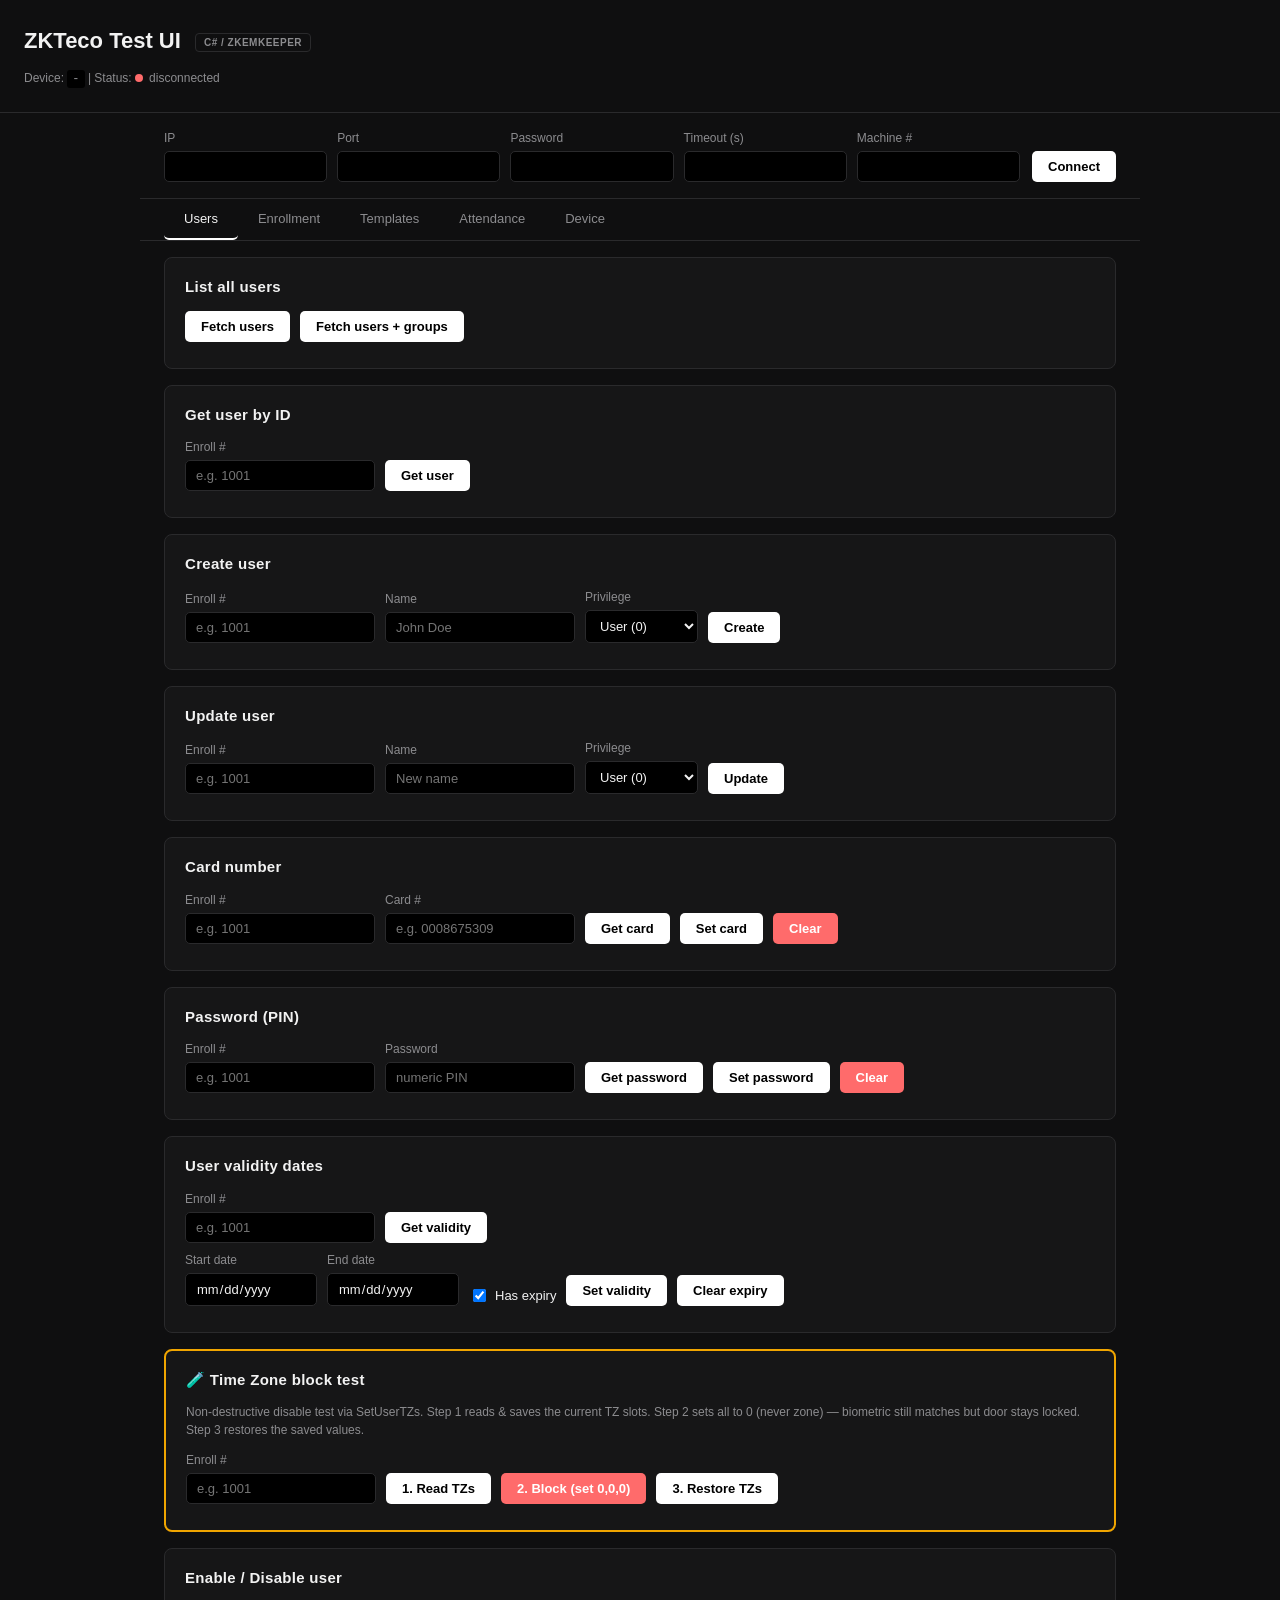
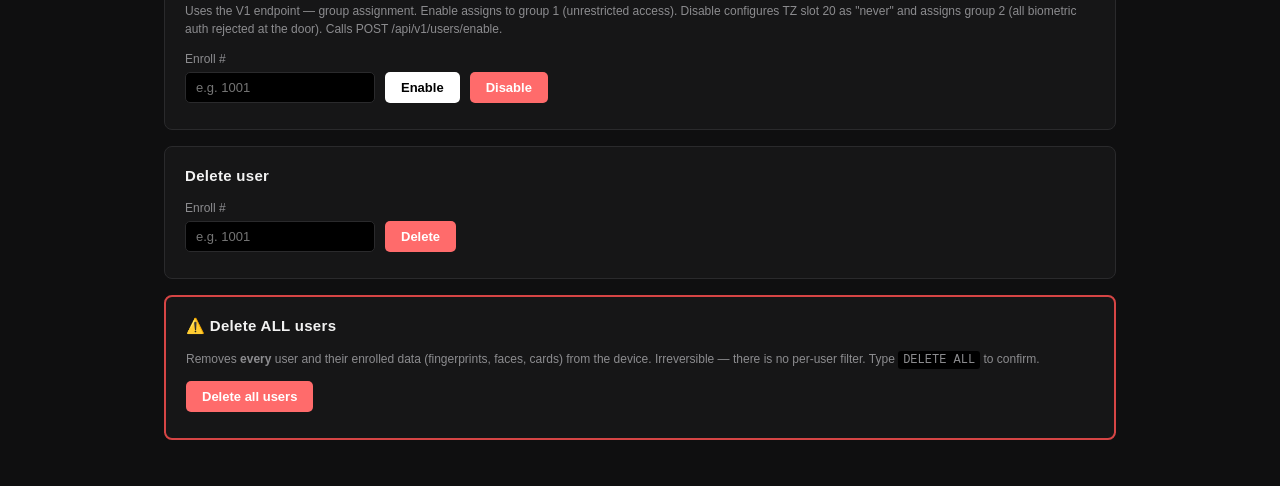
==== app/wwwroot/index.html @ d1591a59 "Add user management features: list users with groups and delete all users functionality" ====
<!doctype html>
<html lang="en">
<head>
  <meta charset="utf-8" />
  <meta name="viewport" content="width=device-width, initial-scale=1" />
  <title>ZKTeco Test UI (C#)</title>
  <link rel="stylesheet" href="app.css" />
</head>
<body>
  <header>
    <h1>ZKTeco Test UI <span class="badge">C# / zkemkeeper</span></h1>
    <p class="muted">Device: <code id="device-addr">-</code> | Status: <span id="conn-status" class="status-dot offline">disconnected</span> <span id="conn-msg" class="muted"></span></p>
  </header>

  <!-- Connection bar -->
  <section class="conn-bar">
    <div class="grid">
      <label>IP <input id="cfg-ip" /></label>
      <label>Port <input id="cfg-port" type="number" /></label>
      <label>Password <input id="cfg-password" type="number" /></label>
      <label>Timeout (s) <input id="cfg-timeout" type="number" /></label>
      <label>Machine # <input id="cfg-machine" type="number" /></label>
    </div>
    <button id="btn-connect" data-action="connect">Connect</button>
    <button id="btn-disconnect" class="btn-danger" data-action="disconnect" hidden>Disconnect</button>
  </section>

  <!-- Tab navigation -->
  <nav class="tabs">
    <button class="tab active" data-tab="users">Users</button>
    <button class="tab" data-tab="enrollment">Enrollment</button>
    <button class="tab" data-tab="templates">Templates</button>
    <button class="tab" data-tab="attendance">Attendance</button>
    <button class="tab" data-tab="device">Device</button>
  </nav>

  <main>
    <!-- ==================== USERS TAB ==================== -->
    <div class="tab-pane active" id="tab-users">
      <section class="card">
        <h2>List all users</h2>
        <div class="inline">
          <button data-action="list-users">Fetch users</button>
          <button data-action="list-users-groups">Fetch users + groups</button>
        </div>
        <div class="output" id="out-list-users"></div>
      </section>

      <section class="card">
        <h2>Get user by ID</h2>
        <div class="inline">
          <label>Enroll # <input id="get-user-enroll" placeholder="e.g. 1001" /></label>
          <button data-action="get-user">Get user</button>
        </div>
        <div class="output" id="out-get-user"></div>
      </section>

      <section class="card">
        <h2>Create user</h2>
        <div class="inline">
          <label>Enroll # <input id="create-enroll" placeholder="e.g. 1001" /></label>
          <label>Name <input id="create-name" placeholder="John Doe" /></label>
          <label>Privilege <select id="create-privilege">
            <option value="0">User (0)</option>
            <option value="1">Enroller (1)</option>
            <option value="2">Manager (2)</option>
            <option value="3">Admin (3)</option>
          </select></label>
          <button data-action="create-user">Create</button>
        </div>
        <div class="output" id="out-create-user"></div>
      </section>

      <section class="card">
        <h2>Update user</h2>
        <div class="inline">
          <label>Enroll # <input id="update-enroll" placeholder="e.g. 1001" /></label>
          <label>Name <input id="update-name" placeholder="New name" /></label>
          <label>Privilege <select id="update-privilege">
            <option value="0">User (0)</option>
            <option value="1">Enroller (1)</option>
            <option value="2">Manager (2)</option>
            <option value="3">Admin (3)</option>
          </select></label>
          <button data-action="update-user">Update</button>
        </div>
        <div class="output" id="out-update-user"></div>
      </section>

      <section class="card">
        <h2>Card number</h2>
        <div class="inline">
          <label>Enroll # <input id="card-enroll" placeholder="e.g. 1001" /></label>
          <label>Card # <input id="card-number" placeholder="e.g. 0008675309" /></label>
          <button data-action="get-card">Get card</button>
          <button data-action="set-card">Set card</button>
          <button data-action="clear-card" class="btn-danger">Clear</button>
        </div>
        <div class="output" id="out-card"></div>
      </section>

      <section class="card">
        <h2>Password (PIN)</h2>
        <div class="inline">
          <label>Enroll # <input id="password-enroll" placeholder="e.g. 1001" /></label>
          <label>Password <input id="password-value" placeholder="numeric PIN" /></label>
          <button data-action="get-password">Get password</button>
          <button data-action="set-password">Set password</button>
          <button data-action="clear-password" class="btn-danger">Clear</button>
        </div>
        <div class="output" id="out-password"></div>
      </section>

      <section class="card">
        <h2>User validity dates</h2>
        <div class="inline">
          <label>Enroll # <input id="validity-enroll" placeholder="e.g. 1001" /></label>
          <button data-action="get-validity">Get validity</button>
        </div>
        <div class="inline">
          <label>Start date <input id="validity-start" type="date" /></label>
          <label>End date <input id="validity-end" type="date" /></label>
          <label class="checkbox"><input id="validity-expires" type="checkbox" checked /> Has expiry</label>
          <button data-action="set-validity">Set validity</button>
          <button data-action="clear-validity">Clear expiry</button>
        </div>
        <div class="output" id="out-validity"></div>
      </section>

      <section class="card" style="border:2px solid #f0a500">
        <h2>🧪 Time Zone block test</h2>
        <p class="muted">Non-destructive disable test via SetUserTZs. Step 1 reads &amp; saves the current TZ slots. Step 2 sets all to 0 (never zone) — biometric still matches but door stays locked. Step 3 restores the saved values.</p>
        <div class="inline">
          <label>Enroll # <input id="tz-test-enroll" placeholder="e.g. 1001" /></label>
          <button data-action="tz-read">1. Read TZs</button>
          <button data-action="tz-block" class="btn-danger">2. Block (set 0,0,0)</button>
          <button data-action="tz-restore">3. Restore TZs</button>
        </div>
        <div class="output" id="out-tz-test"></div>
      </section>

      <section class="card">
        <h2>Enable / Disable user</h2>
        <p class="muted">Uses the V1 endpoint — group assignment. Enable assigns to group 1 (unrestricted access). Disable configures TZ slot 20 as "never" and assigns group 2 (all biometric auth rejected at the door). Calls POST /api/v1/users/enable.</p>
        <div class="inline">
          <label>Enroll # <input id="toggle-enroll" placeholder="e.g. 1001" /></label>
          <button data-action="enable-user">Enable</button>
          <button data-action="disable-user" class="btn-danger">Disable</button>
        </div>
        <div class="output" id="out-toggle-user"></div>
      </section>

      <section class="card">
        <h2>Delete user</h2>
        <div class="inline">
          <label>Enroll # <input id="delete-enroll" placeholder="e.g. 1001" /></label>
          <button data-action="delete-user" class="btn-danger">Delete</button>
        </div>
        <div class="output" id="out-delete-user"></div>
      </section>

      <section class="card" style="border:2px solid #d64545">
        <h2>⚠️ Delete ALL users</h2>
        <p class="muted">Removes <strong>every</strong> user and their enrolled data (fingerprints, faces, cards) from the device. Irreversible — there is no per-user filter. Type <code>DELETE ALL</code> to confirm.</p>
        <div class="inline">
          <button data-action="delete-all-users" class="btn-danger">Delete all users</button>
        </div>
        <div class="output" id="out-delete-all-users"></div>
      </section>
    </div>

    <!-- ==================== ENROLLMENT TAB ==================== -->
    <div class="tab-pane" id="tab-enrollment">
      <section class="card">
        <h2>Enroll fingerprint</h2>
        <p class="muted">Starts fingerprint enrollment on the device. The user must place their finger on the sensor when prompted.</p>
        <div class="inline">
          <label>Enroll # <input id="enroll-fp-id" placeholder="e.g. 1001" /></label>
          <label>Finger index <select id="enroll-fp-finger">
            <option value="0">0 - Right thumb</option>
            <option value="1">1 - Right index</option>
            <option value="2">2 - Right middle</option>
            <option value="3">3 - Right ring</option>
            <option value="4">4 - Right little</option>
            <option value="5">5 - Left thumb</option>
            <option value="6">6 - Left index</option>
            <option value="7">7 - Left middle</option>
            <option value="8">8 - Left ring</option>
            <option value="9">9 - Left little</option>
          </select></label>
          <button data-action="enroll-finger">Start enrollment</button>
        </div>
        <div class="output" id="out-enroll-finger"></div>
      </section>

      <section class="card">
        <h2>Enroll face</h2>
        <p class="muted">Starts face enrollment on the device. The user must look at the camera when prompted.</p>
        <div class="inline">
          <label>Enroll # <input id="enroll-face-id" placeholder="e.g. 1001" /></label>
          <button data-action="enroll-face">Start enrollment</button>
        </div>
        <div class="output" id="out-enroll-face"></div>
      </section>
    </div>

    <!-- ==================== TEMPLATES TAB ==================== -->
    <div class="tab-pane" id="tab-templates">
      <section class="card">
        <h2>Get fingerprint template</h2>
        <div class="inline">
          <label>Enroll # <input id="tpl-fp-get-enroll" placeholder="e.g. 1001" /></label>
          <label>Finger index <select id="tpl-fp-get-finger">
            <option value="0">0</option><option value="1">1</option><option value="2">2</option>
            <option value="3">3</option><option value="4">4</option><option value="5">5</option>
            <option value="6">6</option><option value="7">7</option><option value="8">8</option>
            <option value="9">9</option>
          </select></label>
          <button data-action="get-finger-tpl">Get template</button>
        </div>
        <div class="output" id="out-get-finger-tpl"></div>
      </section>

      <section class="card">
        <h2>Get face template</h2>
        <div class="inline">
          <label>Enroll # <input id="tpl-face-get-enroll" placeholder="e.g. 1001" /></label>
          <label>Face index <input id="tpl-face-get-index" type="number" value="50" /></label>
          <button data-action="get-face-tpl">Get template</button>
        </div>
        <div class="output" id="out-get-face-tpl"></div>
      </section>

      <section class="card">
        <h2>Delete fingerprint template</h2>
        <div class="inline">
          <label>Enroll # <input id="tpl-fp-del-enroll" placeholder="e.g. 1001" /></label>
          <label>Finger index <select id="tpl-fp-del-finger">
            <option value="0">0</option><option value="1">1</option><option value="2">2</option>
            <option value="3">3</option><option value="4">4</option><option value="5">5</option>
            <option value="6">6</option><option value="7">7</option><option value="8">8</option>
            <option value="9">9</option>
          </select></label>
          <button data-action="delete-finger-tpl" class="btn-danger">Delete</button>
        </div>
        <div class="output" id="out-delete-finger-tpl"></div>
      </section>

      <section class="card">
        <h2>Delete face template</h2>
        <div class="inline">
          <label>Enroll # <input id="tpl-face-del-enroll" placeholder="e.g. 1001" /></label>
          <label>Face index <input id="tpl-face-del-index" type="number" value="50" /></label>
          <button data-action="delete-face-tpl" class="btn-danger">Delete</button>
        </div>
        <div class="output" id="out-delete-face-tpl"></div>
      </section>

      <section class="card">
        <h2>Upload fingerprint template</h2>
        <div class="inline">
          <label>Enroll # <input id="tpl-fp-up-enroll" placeholder="e.g. 1001" /></label>
          <label>Finger index <select id="tpl-fp-up-finger">
            <option value="0">0</option><option value="1">1</option><option value="2">2</option>
            <option value="3">3</option><option value="4">4</option><option value="5">5</option>
            <option value="6">6</option><option value="7">7</option><option value="8">8</option>
            <option value="9">9</option>
          </select></label>
        </div>
        <label>Template (base64) <textarea id="tpl-fp-up-data" rows="3" placeholder="Paste base64 template from Get fingerprint template"></textarea></label>
        <div class="inline" style="margin-top:8px">
          <button data-action="upload-finger-tpl">Upload</button>
        </div>
        <div class="output" id="out-upload-finger-tpl"></div>
      </section>

      <section class="card">
        <h2>Upload face template</h2>
        <div class="inline">
          <label>Enroll # <input id="tpl-face-up-enroll" placeholder="e.g. 1001" /></label>
          <label>Face index <input id="tpl-face-up-index" type="number" value="50" /></label>
          <label>Bytes (from GET) <input id="tpl-face-up-bytes" type="number" placeholder="optional — paste 'bytes' value from Get face template" /></label>
        </div>
        <label>Template (base64) <textarea id="tpl-face-up-data" rows="3" placeholder="Paste base64 template from Get face template"></textarea></label>
        <div class="inline" style="margin-top:8px">
          <button data-action="upload-face-tpl">Upload</button>
        </div>
        <div class="output" id="out-upload-face-tpl"></div>
      </section>

    </div>

    <!-- ==================== ATTENDANCE TAB ==================== -->
    <div class="tab-pane" id="tab-attendance">
      <section class="card">
        <h2>All attendance logs</h2>
        <button data-action="att-all">Fetch all logs</button>
        <div class="output" id="out-att-all"></div>
      </section>

      <section class="card" style="border:2px solid #f0a500">
        <h2>Drain attendance logs (fetch + delete in background)</h2>
        <p class="muted">Reads every log on the device, returns them, then queues a background delete bounded by the latest timestamp returned — scans arriving after this call are not wiped.</p>
        <button data-action="att-drain" class="btn-danger">Fetch &amp; clear all logs</button>
        <div class="output" id="out-att-drain"></div>
      </section>

      <section class="card">
        <h2>New attendance logs</h2>
        <p class="muted">Only logs since the last read.</p>
        <button data-action="att-new">Fetch new logs</button>
        <div class="output" id="out-att-new"></div>
      </section>

      <section class="card">
        <h2>Today's attendance logs</h2>
        <p class="muted">All logs from 00:00:00 to 23:59:59 of the current day (server time).</p>
        <button data-action="att-today">Fetch today's logs</button>
        <div class="output" id="out-att-today"></div>
      </section>

      <section class="card">
        <h2>Logs by date range</h2>
        <div class="inline">
          <label>Start <input id="att-range-start" type="datetime-local" /></label>
          <label>End <input id="att-range-end" type="datetime-local" /></label>
          <button data-action="att-range">Fetch</button>
        </div>
        <div class="output" id="out-att-range"></div>
      </section>

      <section class="card">
        <h2>Admin / operation logs</h2>
        <button data-action="att-admin">Fetch admin logs</button>
        <div class="output" id="out-att-admin"></div>
      </section>

      <section class="card">
        <h2>Delete logs by date range</h2>
        <div class="inline">
          <label>Start <input id="att-del-start" type="datetime-local" /></label>
          <label>End <input id="att-del-end" type="datetime-local" /></label>
          <button data-action="att-delete-range" class="btn-danger">Delete range</button>
        </div>
        <div class="output" id="out-att-delete-range"></div>
      </section>

      <section class="card">
        <h2>Delete logs before date</h2>
        <div class="inline">
          <label>Before <input id="att-del-before" type="datetime-local" /></label>
          <button data-action="att-delete-before" class="btn-danger">Delete</button>
        </div>
        <div class="output" id="out-att-delete-before"></div>
      </section>

      <section class="card">
        <h2>Clear all logs</h2>
        <div class="inline">
          <button data-action="att-clear" class="btn-danger">Clear attendance logs</button>
          <button data-action="att-clear-admin" class="btn-danger">Clear admin logs</button>
        </div>
        <div class="output" id="out-att-clear"></div>
      </section>
    </div>

    <!-- ==================== DEVICE TAB ==================== -->
    <div class="tab-pane" id="tab-device">
      <section class="card">
        <h2>Device info</h2>
        <button data-action="device-info">Get info</button>
        <div class="output" id="out-device-info"></div>
      </section>

      <section class="card">
        <h2>Device time</h2>
        <div class="inline">
          <button data-action="device-time">Get time</button>
          <button data-action="device-time-sync">Sync to host clock</button>
        </div>
        <div class="output" id="out-device-time"></div>
      </section>

      <section class="card">
        <h2>Voice test</h2>
        <div class="inline">
          <label>Voice index <input id="voice-index" type="number" value="0" min="0" /></label>
          <button data-action="voice-test">Play</button>
        </div>
        <div class="output" id="out-voice-test"></div>
      </section>

      <section class="card">
        <h2>Restart device</h2>
        <button data-action="device-restart" class="btn-danger">Restart</button>
        <div class="output" id="out-device-restart"></div>
      </section>

      <section class="card">
        <h2>Door control</h2>
        <div class="inline">
          <button data-action="door-lock" class="btn-danger">Lock</button>
          <label>Unlock duration (s) <input id="door-seconds" type="number" value="5" min="1" /></label>
          <button data-action="door-unlock">Unlock</button>
        </div>
        <div class="output" id="out-door"></div>
      </section>

      <section class="card">
        <h2>🧪 TZ Info (slot configuration)</h2>
        <p class="muted">Read/write raw TZ strings for slot indices 0–50. TZ 1 = all-day (<code>00002359</code> × 7). A "never" zone is <code>00000000</code> × 7 = 56 zeros — click the button to pre-fill. Write the never zone to slot 20, then point a user at it via the TZs test above.</p>
        <div class="inline">
          <label>TZ index <input id="tz-info-index" type="number" value="1" min="0" max="50" style="width:80px" /></label>
          <button data-action="tz-info-get">Get TZ data</button>
        </div>
        <div class="output" id="out-tz-info-get"></div>
        <div class="inline">
          <label>TZ index <input id="tz-info-set-index" type="number" value="20" min="0" max="50" style="width:80px" /></label>
          <label>TZ data <input id="tz-info-set-data" placeholder="paste raw TZ string" style="width:340px" /></label>
          <button data-action="tz-fill-never">Fill &quot;never&quot;</button>
          <button data-action="tz-info-set">Set TZ data</button>
        </div>
        <div class="output" id="out-tz-info-set"></div>
      </section>

      <section class="card">
        <h2>🧪 Update User Group</h2>
        <p class="muted">Read/write the access group a member belongs to (legacy integer API — <code>GetUserGroup</code> / <code>SetUserGroup</code>). <strong>Groups are 1-based on this device</strong> — group 0 returns -4993 (same as TZ slot 0). Use group 1 as the default/unblocked group. Configure group 2 with a "never" TZ, then flip between group 1 (open) and group 2 (blocked) to non-destructively gate access.</p>
        <div class="inline">
          <label>Enroll # <input id="user-group-enroll" placeholder="e.g. 1001" /></label>
          <button data-action="user-group-get">Get group</button>
        </div>
        <div class="output" id="out-user-group-get"></div>
        <div class="inline">
          <label>Enroll # <input id="user-group-set-enroll" placeholder="e.g. 1001" /></label>
          <label>Group # <input id="user-group-set-no" type="number" value="1" min="1" max="9" style="width:70px" /></label>
          <button data-action="user-group-set">Set group</button>
        </div>
        <div class="output" id="out-user-group-set"></div>
      </section>

      <section class="card">
        <h2>🧪 Group TZ (SSR)</h2>
        <p class="muted">Read/write TZ assignments for access groups 1–9 (SSR API — group 0 is not supported on ZAM180_TFT, returns -4993). <strong>Plan:</strong> write a "never" TZ to slot 20, set group 2 to tz1=20 tz2=20 tz3=20, then flip users between group 1 (normal access) and group 2 (blocked) using the User Group section above.</p>
        <div class="inline">
          <label>Group # <input id="group-tz-get-no" type="number" value="1" min="0" max="5" style="width:70px" /></label>
          <button data-action="group-tz-get">Get group TZ</button>
        </div>
        <div class="output" id="out-group-tz-get"></div>
        <div class="inline">
          <label>Group # <input id="group-tz-set-no" type="number" value="1" min="0" max="5" style="width:70px" /></label>
          <label>tz1 <input id="group-tz-tz1" type="number" value="0" style="width:60px" /></label>
          <label>tz2 <input id="group-tz-tz2" type="number" value="0" style="width:60px" /></label>
          <label>tz3 <input id="group-tz-tz3" type="number" value="0" style="width:60px" /></label>
          <label>validHoliday <input id="group-tz-holiday" type="number" value="0" style="width:60px" /></label>
          <label>verifyStyle <input id="group-tz-vstyle" type="number" value="0" style="width:60px" /></label>
          <button data-action="group-tz-set">Set group TZ</button>
        </div>
        <div class="output" id="out-group-tz-set"></div>
      </section>
    </div>
  </main>

  <script src="app.js"></script>
</body>
</html>
---- app/wwwroot/app.css ----
:root {
  --bg: #0f0f10;
  --panel: #161617;
  --panel-border: #2a2a2c;
  --fg: #f2f2f2;
  --muted: #8c8c8f;
  --accent: #ffffff;
  --ok: #3ecf8e;
  --err: #ff6b6b;
  --tab-active: #1e1e20;
}

* { box-sizing: border-box; }

html, body {
  margin: 0;
  background: var(--bg);
  color: var(--fg);
  font-family: -apple-system, BlinkMacSystemFont, "Segoe UI", Roboto, sans-serif;
  font-size: 14px;
  line-height: 1.5;
}

header {
  padding: 24px 24px 12px;
  border-bottom: 1px solid var(--panel-border);
}

header h1 { margin: 0 0 6px; font-size: 22px; font-weight: 600; }

.badge {
  font-size: 10px;
  letter-spacing: 0.05em;
  text-transform: uppercase;
  padding: 3px 8px;
  border: 1px solid var(--panel-border);
  border-radius: 4px;
  vertical-align: middle;
  color: var(--muted);
  margin-left: 8px;
}

.status-dot::before {
  content: "";
  display: inline-block;
  width: 8px; height: 8px;
  border-radius: 50%;
  margin-right: 6px;
}
.status-dot.offline::before { background: var(--err); }
.status-dot.online::before { background: var(--ok); }

/* Connection bar */
.conn-bar {
  max-width: 1000px;
  margin: 0 auto;
  padding: 16px 24px;
  border-bottom: 1px solid var(--panel-border);
  display: flex;
  flex-wrap: wrap;
  gap: 12px;
  align-items: end;
}

.conn-bar .grid {
  flex: 1;
  min-width: 0;
}

/* Tabs */
.tabs {
  max-width: 1000px;
  margin: 0 auto;
  padding: 0 24px;
  display: flex;
  gap: 0;
  border-bottom: 1px solid var(--panel-border);
}

.tab {
  background: none;
  color: var(--muted);
  border: none;
  border-bottom: 2px solid transparent;
  padding: 12px 20px;
  font-size: 13px;
  font-weight: 500;
  cursor: pointer;
  transition: color 0.15s, border-color 0.15s;
}

.tab:hover { color: var(--fg); }
.tab.active {
  color: var(--fg);
  border-bottom-color: var(--accent);
}

main {
  max-width: 1000px;
  margin: 0 auto;
  padding: 16px 24px 48px;
}

.tab-pane { display: none; }
.tab-pane.active {
  display: grid;
  gap: 16px;
}

.card {
  background: var(--panel);
  border: 1px solid var(--panel-border);
  border-radius: 8px;
  padding: 18px 20px;
}

.card h2 {
  margin: 0 0 12px;
  font-size: 15px;
  font-weight: 600;
  letter-spacing: 0.02em;
}

.muted { color: var(--muted); font-size: 12px; }

code { background: #000; padding: 2px 5px; border-radius: 3px; }

.grid {
  display: grid;
  grid-template-columns: repeat(auto-fit, minmax(150px, 1fr));
  gap: 10px;
}

.inline {
  display: flex;
  flex-wrap: wrap;
  gap: 10px;
  align-items: end;
  margin-bottom: 8px;
}

label {
  display: flex;
  flex-direction: column;
  gap: 4px;
  font-size: 12px;
  color: var(--muted);
}

label.checkbox {
  flex-direction: row;
  align-items: center;
  gap: 6px;
  color: var(--fg);
  font-size: 13px;
}

input, select, textarea {
  background: #000;
  color: var(--fg);
  border: 1px solid var(--panel-border);
  border-radius: 5px;
  padding: 7px 10px;
  font-family: inherit;
  font-size: 13px;
  min-width: 0;
}

textarea {
  width: 100%;
  resize: vertical;
  font-family: ui-monospace, Menlo, monospace;
  font-size: 12px;
}

input:focus, select:focus, textarea:focus { outline: none; border-color: var(--accent); }

button {
  background: var(--accent);
  color: #000;
  border: none;
  border-radius: 5px;
  padding: 8px 16px;
  font-weight: 600;
  cursor: pointer;
  font-size: 13px;
  white-space: nowrap;
}

button:hover { opacity: 0.85; }
button:disabled { opacity: 0.4; cursor: wait; }

.btn-danger {
  background: var(--err);
  color: #fff;
}

.step-badge {
  display: inline-flex;
  align-items: center;
  justify-content: center;
  width: 24px;
  height: 24px;
  border-radius: 50%;
  background: var(--accent, #3b82f6);
  color: #fff;
  font-size: 12px;
  font-weight: 700;
  flex-shrink: 0;
}

.output {
  margin-top: 12px;
  background: #000;
  border: 1px solid var(--panel-border);
  border-radius: 5px;
  padding: 10px 12px;
  font-family: ui-monospace, Menlo, monospace;
  font-size: 12px;
  white-space: pre-wrap;
  word-break: break-word;
  max-height: 360px;
  overflow: auto;
  display: none;
}

.output.visible { display: block; }
.output.ok  { border-color: var(--ok); display: block; }
.output.err { border-color: var(--err); color: var(--err); display: block; }

table { width: 100%; border-collapse: collapse; font-size: 12px; }
th, td { padding: 6px 8px; text-align: left; border-bottom: 1px solid var(--panel-border); }
th { color: var(--muted); font-weight: 500; }

/* Info grid for device info */
.info-grid {
  display: grid;
  grid-template-columns: 1fr 1fr;
  gap: 2px 24px;
  font-size: 13px;
}
.info-grid dt { color: var(--muted); }
.info-grid dd { margin: 0; font-weight: 500; }
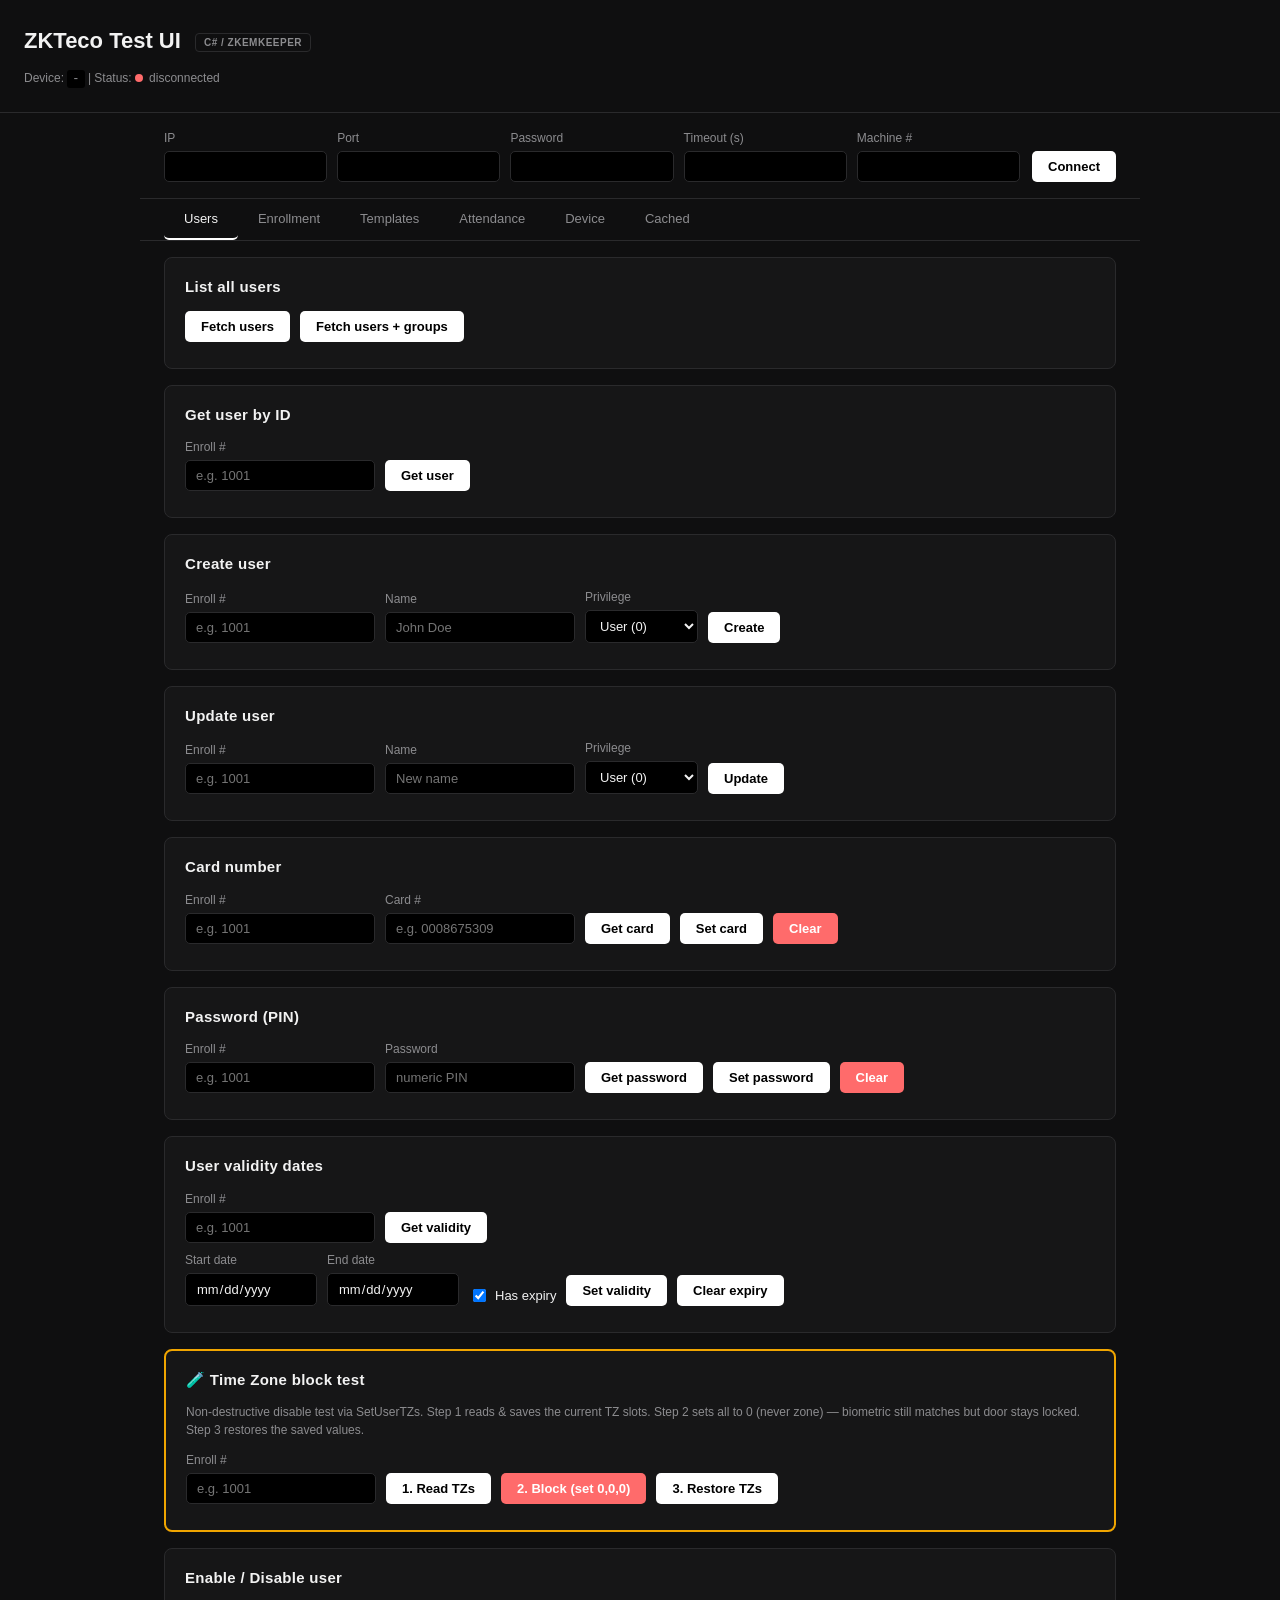
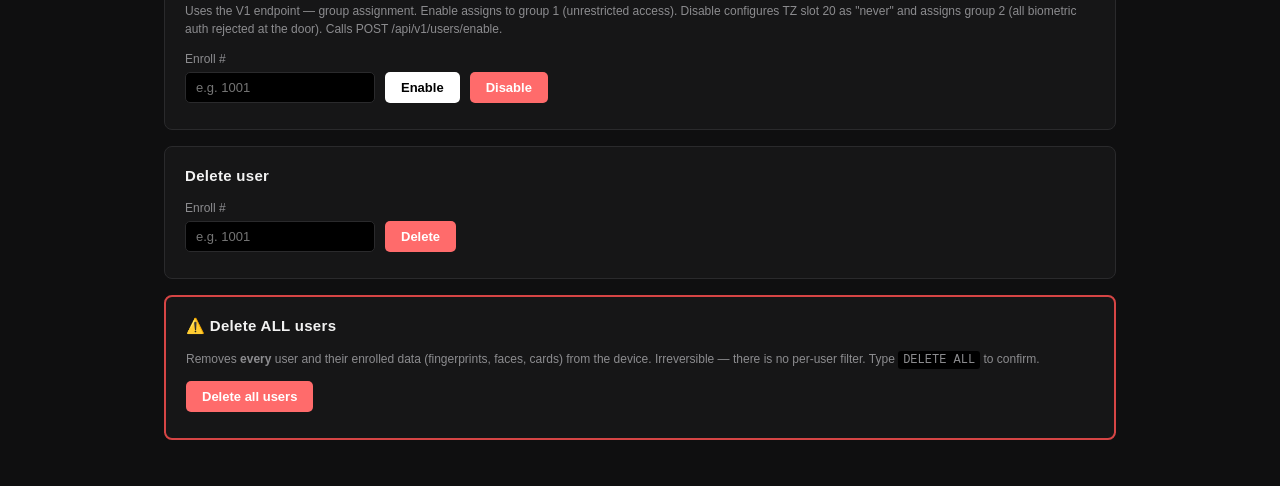
==== commit b0ff4e7a: "caching" ====
--- a/app/wwwroot/index.html
+++ b/app/wwwroot/index.html
@@ -32,6 +32,7 @@
     <button class="tab" data-tab="templates">Templates</button>
     <button class="tab" data-tab="attendance">Attendance</button>
     <button class="tab" data-tab="device">Device</button>
+    <button class="tab" data-tab="cached">Cached</button>
   </nav>
 
   <main>
@@ -459,6 +460,37 @@
         <div class="output" id="out-group-tz-set"></div>
       </section>
     </div>
+
+    <!-- ==================== CACHED TAB ==================== -->
+    <div class="tab-pane" id="tab-cached">
+      <section class="card">
+        <h2>Cached device status</h2>
+        <p class="muted" style="margin:0 0 10px">Served from the background-maintained store — no live device round-trip. Uses the IP/Port from the connection bar above (blank = configured default).</p>
+        <div class="inline">
+          <button data-action="status-cached">Get cached status</button>
+        </div>
+        <div class="output" id="out-status-cached"></div>
+      </section>
+
+      <section class="card">
+        <h2>Cached user list</h2>
+        <p class="muted" style="margin:0 0 10px">The warm user list + per-PIN groups. <code>stale: true</code> means reception would fall back to a live read.</p>
+        <div class="inline">
+          <button data-action="users-cached">Fetch cached users</button>
+        </div>
+        <div class="output" id="out-users-cached"></div>
+      </section>
+
+      <section class="card">
+        <h2>Cached access group (single PIN)</h2>
+        <p class="muted" style="margin:0 0 10px">A single-PIN group lookup from the same store. A miss / stale entry returns <code>cached: false</code>.</p>
+        <div class="inline">
+          <label>Enroll # <input id="group-cached-enroll" placeholder="e.g. 1001" /></label>
+          <button data-action="group-cached">Get cached group</button>
+        </div>
+        <div class="output" id="out-group-cached"></div>
+      </section>
+    </div>
   </main>
 
   <script src="app.js"></script>
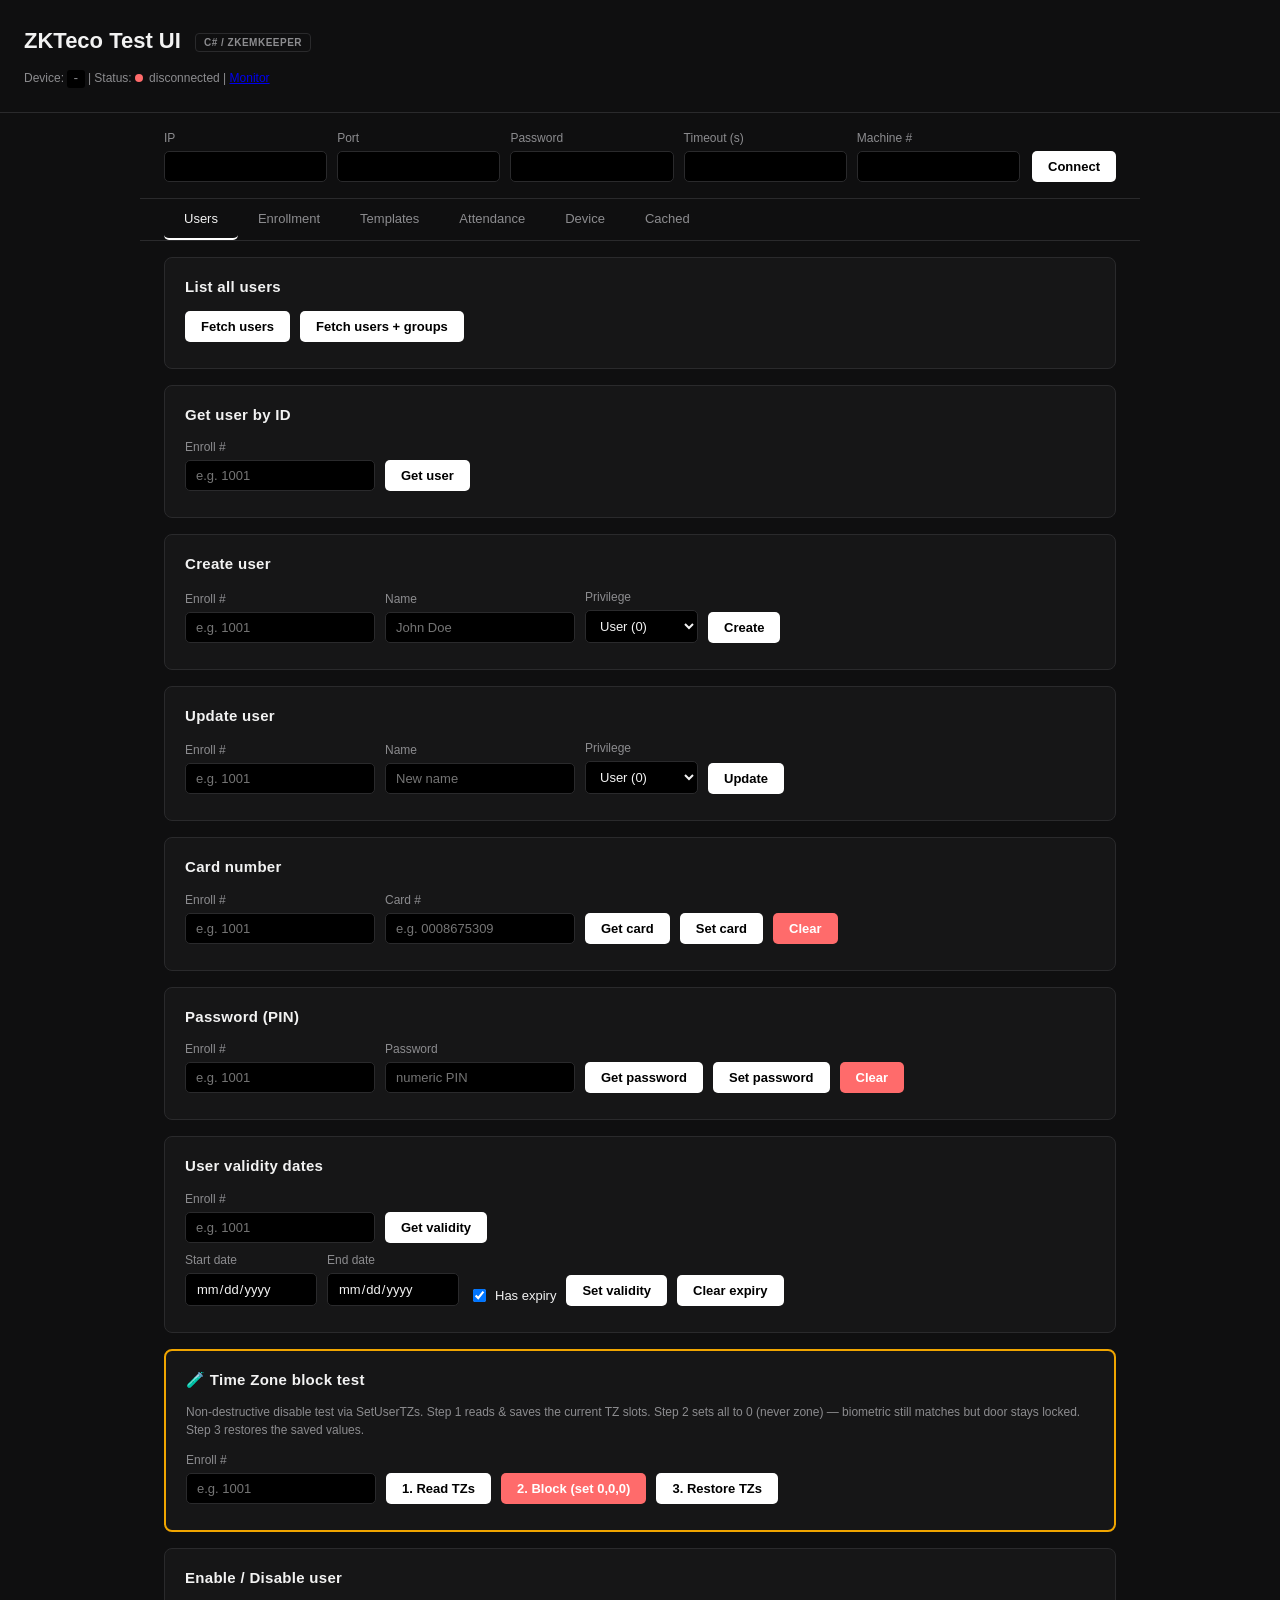
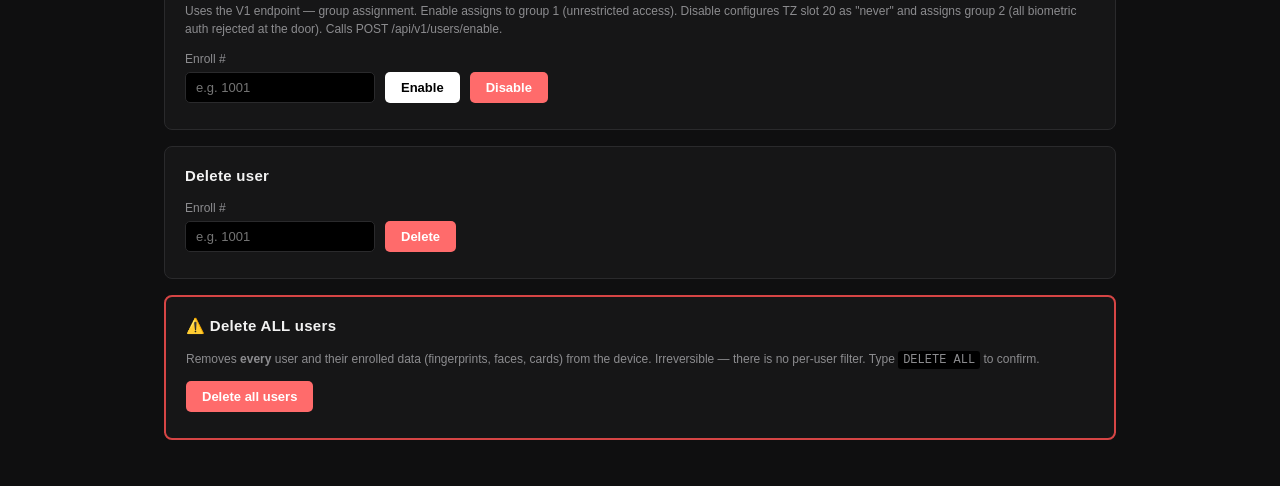
==== commit 91278bf9: "monitor" ====
--- a/app/wwwroot/index.html
+++ b/app/wwwroot/index.html
@@ -9,7 +9,7 @@
 <body>
   <header>
     <h1>ZKTeco Test UI <span class="badge">C# / zkemkeeper</span></h1>
-    <p class="muted">Device: <code id="device-addr">-</code> | Status: <span id="conn-status" class="status-dot offline">disconnected</span> <span id="conn-msg" class="muted"></span></p>
+    <p class="muted">Device: <code id="device-addr">-</code> | Status: <span id="conn-status" class="status-dot offline">disconnected</span> <span id="conn-msg" class="muted"></span> | <a href="monitor.html">Monitor</a></p>
   </header>
 
   <!-- Connection bar -->
@@ -482,6 +482,16 @@
       </section>
 
       <section class="card">
+        <h2>Cached single user</h2>
+        <p class="muted" style="margin:0 0 10px">One member's full record from the same warm cache. Falls back to a live read on a miss / stale entry.</p>
+        <div class="inline">
+          <label>Enroll # <input id="user-cached-enroll" placeholder="e.g. 1001" /></label>
+          <button data-action="user-cached">Fetch cached user</button>
+        </div>
+        <div class="output" id="out-user-cached"></div>
+      </section>
+
+      <section class="card">
         <h2>Cached access group (single PIN)</h2>
         <p class="muted" style="margin:0 0 10px">A single-PIN group lookup from the same store. A miss / stale entry returns <code>cached: false</code>.</p>
         <div class="inline">
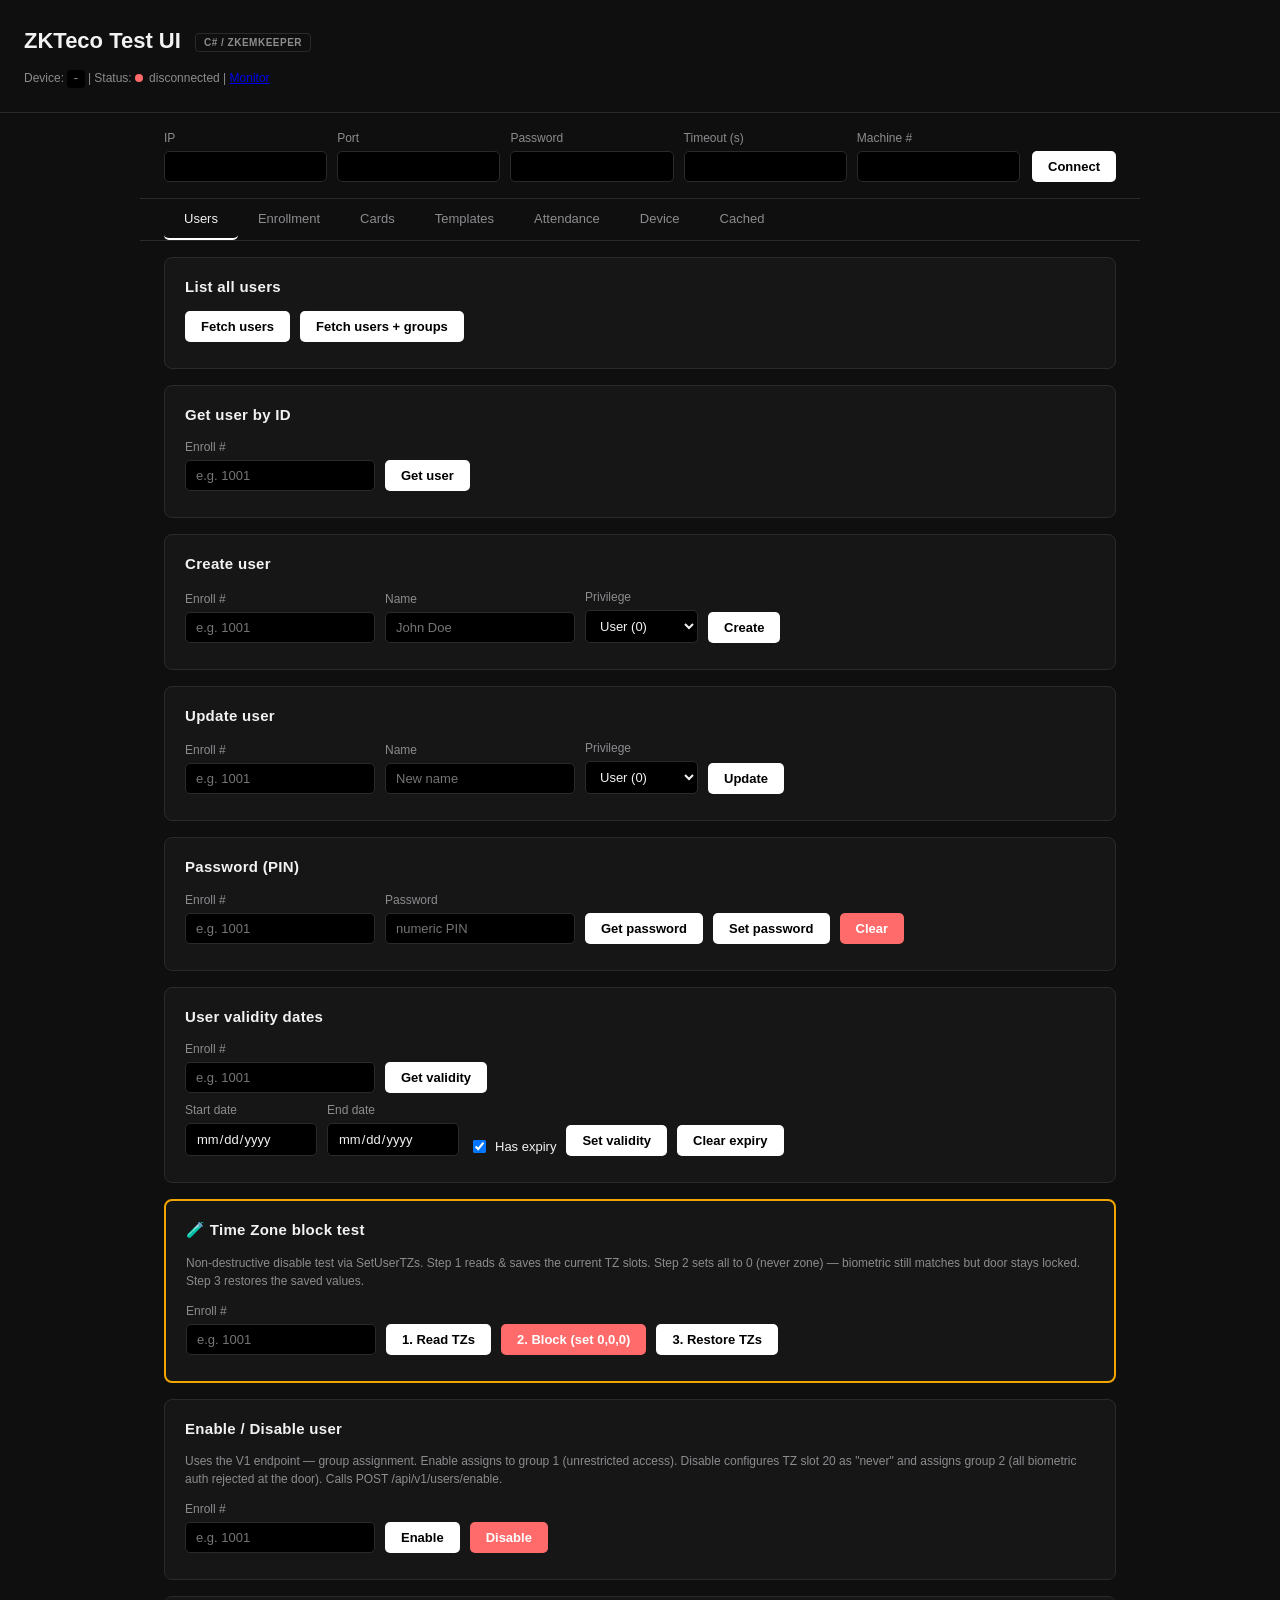
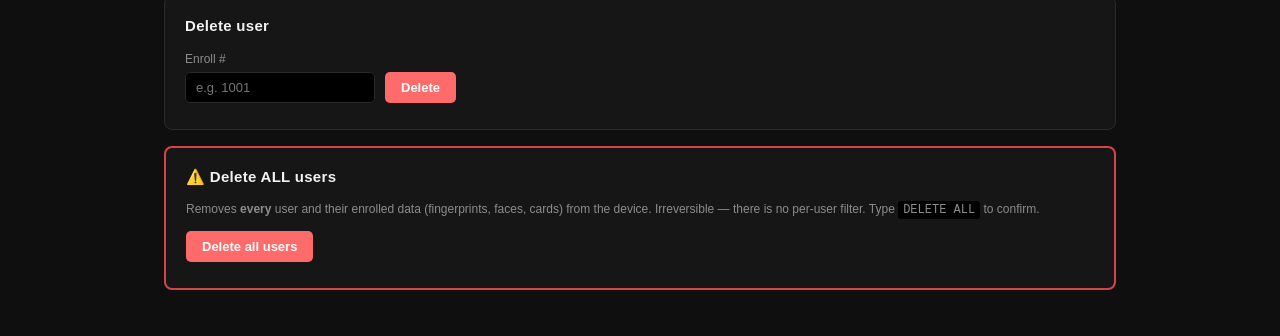
==== commit 86964267: "cache staleness fix and RFID card scanning" ====
--- a/app/wwwroot/index.html
+++ b/app/wwwroot/index.html
@@ -29,6 +29,7 @@
   <nav class="tabs">
     <button class="tab active" data-tab="users">Users</button>
     <button class="tab" data-tab="enrollment">Enrollment</button>
+    <button class="tab" data-tab="cards">Cards</button>
     <button class="tab" data-tab="templates">Templates</button>
     <button class="tab" data-tab="attendance">Attendance</button>
     <button class="tab" data-tab="device">Device</button>
@@ -86,18 +87,6 @@
           <button data-action="update-user">Update</button>
         </div>
         <div class="output" id="out-update-user"></div>
-      </section>
-
-      <section class="card">
-        <h2>Card number</h2>
-        <div class="inline">
-          <label>Enroll # <input id="card-enroll" placeholder="e.g. 1001" /></label>
-          <label>Card # <input id="card-number" placeholder="e.g. 0008675309" /></label>
-          <button data-action="get-card">Get card</button>
-          <button data-action="set-card">Set card</button>
-          <button data-action="clear-card" class="btn-danger">Clear</button>
-        </div>
-        <div class="output" id="out-card"></div>
       </section>
 
       <section class="card">
@@ -205,6 +194,32 @@
       </section>
     </div>
 
+    <!-- ==================== CARDS TAB ==================== -->
+    <div class="tab-pane" id="tab-cards">
+      <section class="card">
+        <h2>Read card (tap)</h2>
+        <p class="muted">Arms the reader and waits for a card to be <strong>tapped on the device</strong>, then returns its number — so a free-access card can be captured without typing. The captured number is dropped into the "Card #" field below. Returns 422 if the device firmware can't capture a card (enter the number manually instead).</p>
+        <div class="inline">
+          <label>Timeout (s) <input id="card-read-timeout" type="number" min="5" max="30" value="15" /></label>
+          <button data-action="read-card">Tap card to read</button>
+        </div>
+        <div class="output" id="out-read-card"></div>
+      </section>
+
+      <section class="card">
+        <h2>User card number</h2>
+        <p class="muted">Read, assign or clear the RFID card number stored on an existing device user.</p>
+        <div class="inline">
+          <label>Enroll # <input id="card-enroll" placeholder="e.g. 1001" /></label>
+          <label>Card # <input id="card-number" placeholder="e.g. 0008675309" /></label>
+          <button data-action="get-card">Get card</button>
+          <button data-action="set-card">Set card</button>
+          <button data-action="clear-card" class="btn-danger">Clear</button>
+        </div>
+        <div class="output" id="out-card"></div>
+      </section>
+    </div>
+
     <!-- ==================== TEMPLATES TAB ==================== -->
     <div class="tab-pane" id="tab-templates">
       <section class="card">
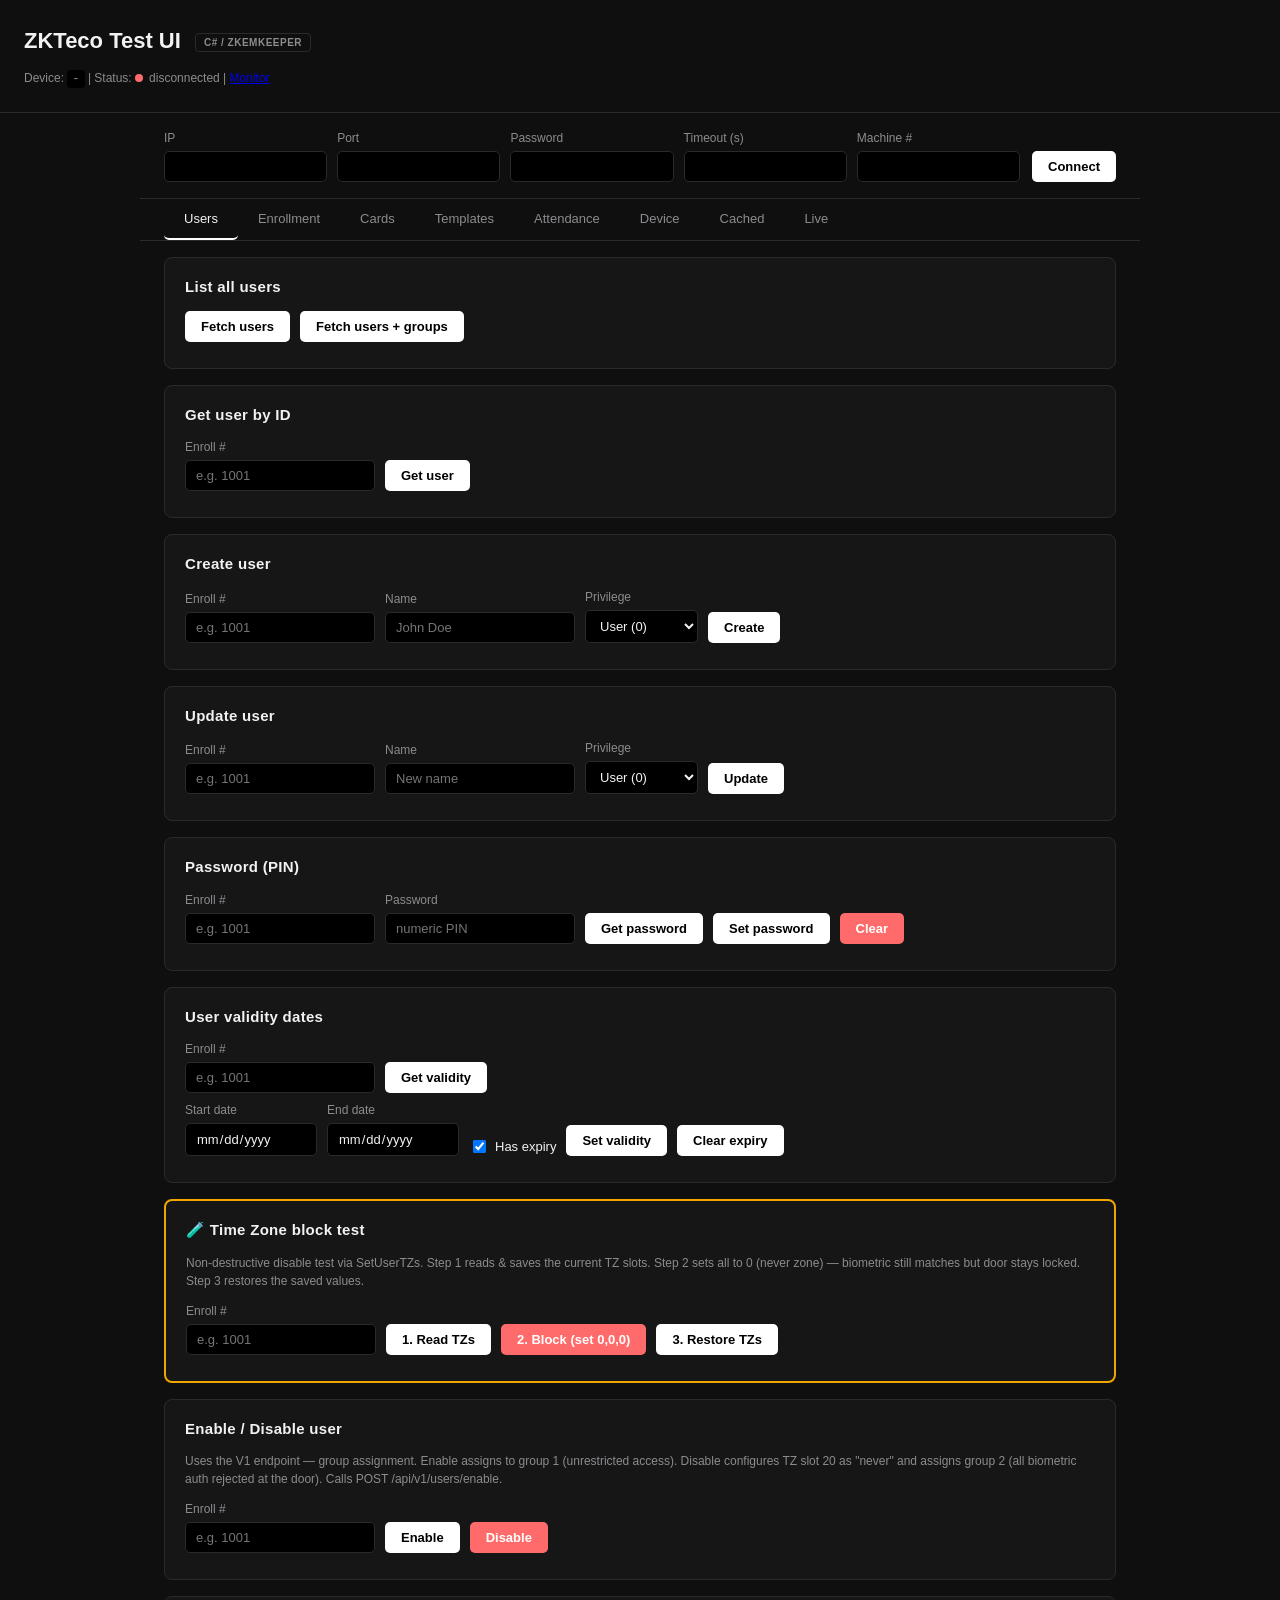
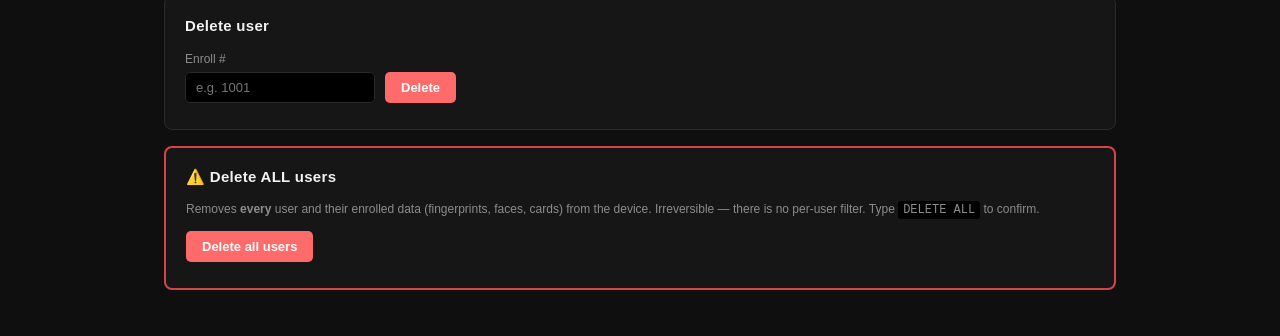
==== commit d7f0eb0b: "Update GymSync ZKTeco Middleware to version 1.1.0 - Bump GymSync.Zkt.WebUI version from 1.0.0 to 1.1" ====
--- a/app/wwwroot/index.html
+++ b/app/wwwroot/index.html
@@ -34,6 +34,7 @@
     <button class="tab" data-tab="attendance">Attendance</button>
     <button class="tab" data-tab="device">Device</button>
     <button class="tab" data-tab="cached">Cached</button>
+    <button class="tab" data-tab="live">Live</button>
   </nav>
 
   <main>
@@ -198,9 +199,10 @@
     <div class="tab-pane" id="tab-cards">
       <section class="card">
         <h2>Read card (tap)</h2>
-        <p class="muted">Arms the reader and waits for a card to be <strong>tapped on the device</strong>, then returns its number — so a free-access card can be captured without typing. The captured number is dropped into the "Card #" field below. Returns 422 if the device firmware can't capture a card (enter the number manually instead).</p>
+        <p class="muted">Arms the reader and waits for a card to be <strong>tapped on the device</strong>, then returns its number — so a free-access card can be captured without typing. If the card is <strong>already registered</strong> to a device user, it also shows who (name + PIN). Reading needs no user; fill <strong>Assign to Enroll #</strong> only if you want the captured card written onto that user in the same tap. The captured number is dropped into the "Card #" field below. Times out if the firmware streams no card event (enter the number manually instead).</p>
         <div class="inline">
           <label>Timeout (s) <input id="card-read-timeout" type="number" min="5" max="30" value="15" /></label>
+          <label>Assign to Enroll # (optional) <input id="card-read-assign" placeholder="leave blank to just read" /></label>
           <button data-action="read-card">Tap card to read</button>
         </div>
         <div class="output" id="out-read-card"></div>
@@ -217,6 +219,15 @@
           <button data-action="clear-card" class="btn-danger">Clear</button>
         </div>
         <div class="output" id="out-card"></div>
+      </section>
+
+      <section class="card">
+        <h2>All cards on device</h2>
+        <p class="muted">Lists every device user that has an RFID card assigned.</p>
+        <div class="inline">
+          <button data-action="list-cards">List all cards</button>
+        </div>
+        <div class="output" id="out-list-cards"></div>
       </section>
     </div>
 
@@ -489,11 +500,21 @@
 
       <section class="card">
         <h2>Cached user list</h2>
-        <p class="muted" style="margin:0 0 10px">The warm user list + per-PIN groups. <code>stale: true</code> means reception would fall back to a live read.</p>
+        <p class="muted" style="margin:0 0 10px">The warm user list + per-PIN groups. <code>stale: true</code> means reception would fall back to a live read; <code>complete</code> means it came from a read validated against the device's own user count with every group read.</p>
         <div class="inline">
           <button data-action="users-cached">Fetch cached users</button>
         </div>
         <div class="output" id="out-users-cached"></div>
+      </section>
+
+      <section class="card">
+        <h2>Verify the cached list</h2>
+        <p class="muted" style="margin:0 0 10px">"Verify now" asks the background refresh to re-read this device in chunks (reception's calls get in between chunks). The cache is replaced only if the read is complete; otherwise the old list stays and the error is shown.</p>
+        <div class="inline">
+          <button data-action="users-verify">Verify now</button>
+          <button data-action="users-verify-status">Refresh status</button>
+        </div>
+        <div class="output" id="out-users-verify"></div>
       </section>
 
       <section class="card">
@@ -514,6 +535,32 @@
           <button data-action="group-cached">Get cached group</button>
         </div>
         <div class="output" id="out-group-cached"></div>
+      </section>
+    </div>
+
+    <!-- ==================== LIVE TAB ==================== -->
+    <!-- The device's own answer beside the cache's. Read-only: nothing here writes
+         the cache except the "Overwrite cache" button. -->
+    <div class="tab-pane" id="tab-live">
+      <section class="card">
+        <h2>Live user list (device vs cache)</h2>
+        <p class="muted" style="margin:0 0 10px">Reads every user and access group off the device and sets the cached group beside it. Group 1 = open, group 2 = blocked; ⚠ marks a PIN that can't be grouped. Slow on a full device — it reads one group per user, in chunks, and each chunk holds the device. Every button here asks before it runs.</p>
+        <div class="inline">
+          <button data-action="users-live">Read users from device</button>
+          <label class="checkbox"><input id="users-live-drift-only" type="checkbox" /> Show mismatches only</label>
+          <button data-action="users-live-overwrite-cache">Overwrite cache from device</button>
+        </div>
+        <div class="output" id="out-users-live"></div>
+      </section>
+
+      <section class="card">
+        <h2>Live single user</h2>
+        <p class="muted" style="margin:0 0 10px">One PIN's name, privilege, group and card read off the device, beside its cached record.</p>
+        <div class="inline">
+          <label>Enroll # <input id="user-live-enroll" placeholder="e.g. 1001" /></label>
+          <button data-action="user-live">Read user from device</button>
+        </div>
+        <div class="output" id="out-user-live"></div>
       </section>
     </div>
   </main>
--- a/app/wwwroot/app.css
+++ b/app/wwwroot/app.css
@@ -231,6 +231,7 @@
 table { width: 100%; border-collapse: collapse; font-size: 12px; }
 th, td { padding: 6px 8px; text-align: left; border-bottom: 1px solid var(--panel-border); }
 th { color: var(--muted); font-weight: 500; }
+tr.drift td { background: rgba(255, 107, 107, 0.12); }
 
 /* Info grid for device info */
 .info-grid {
